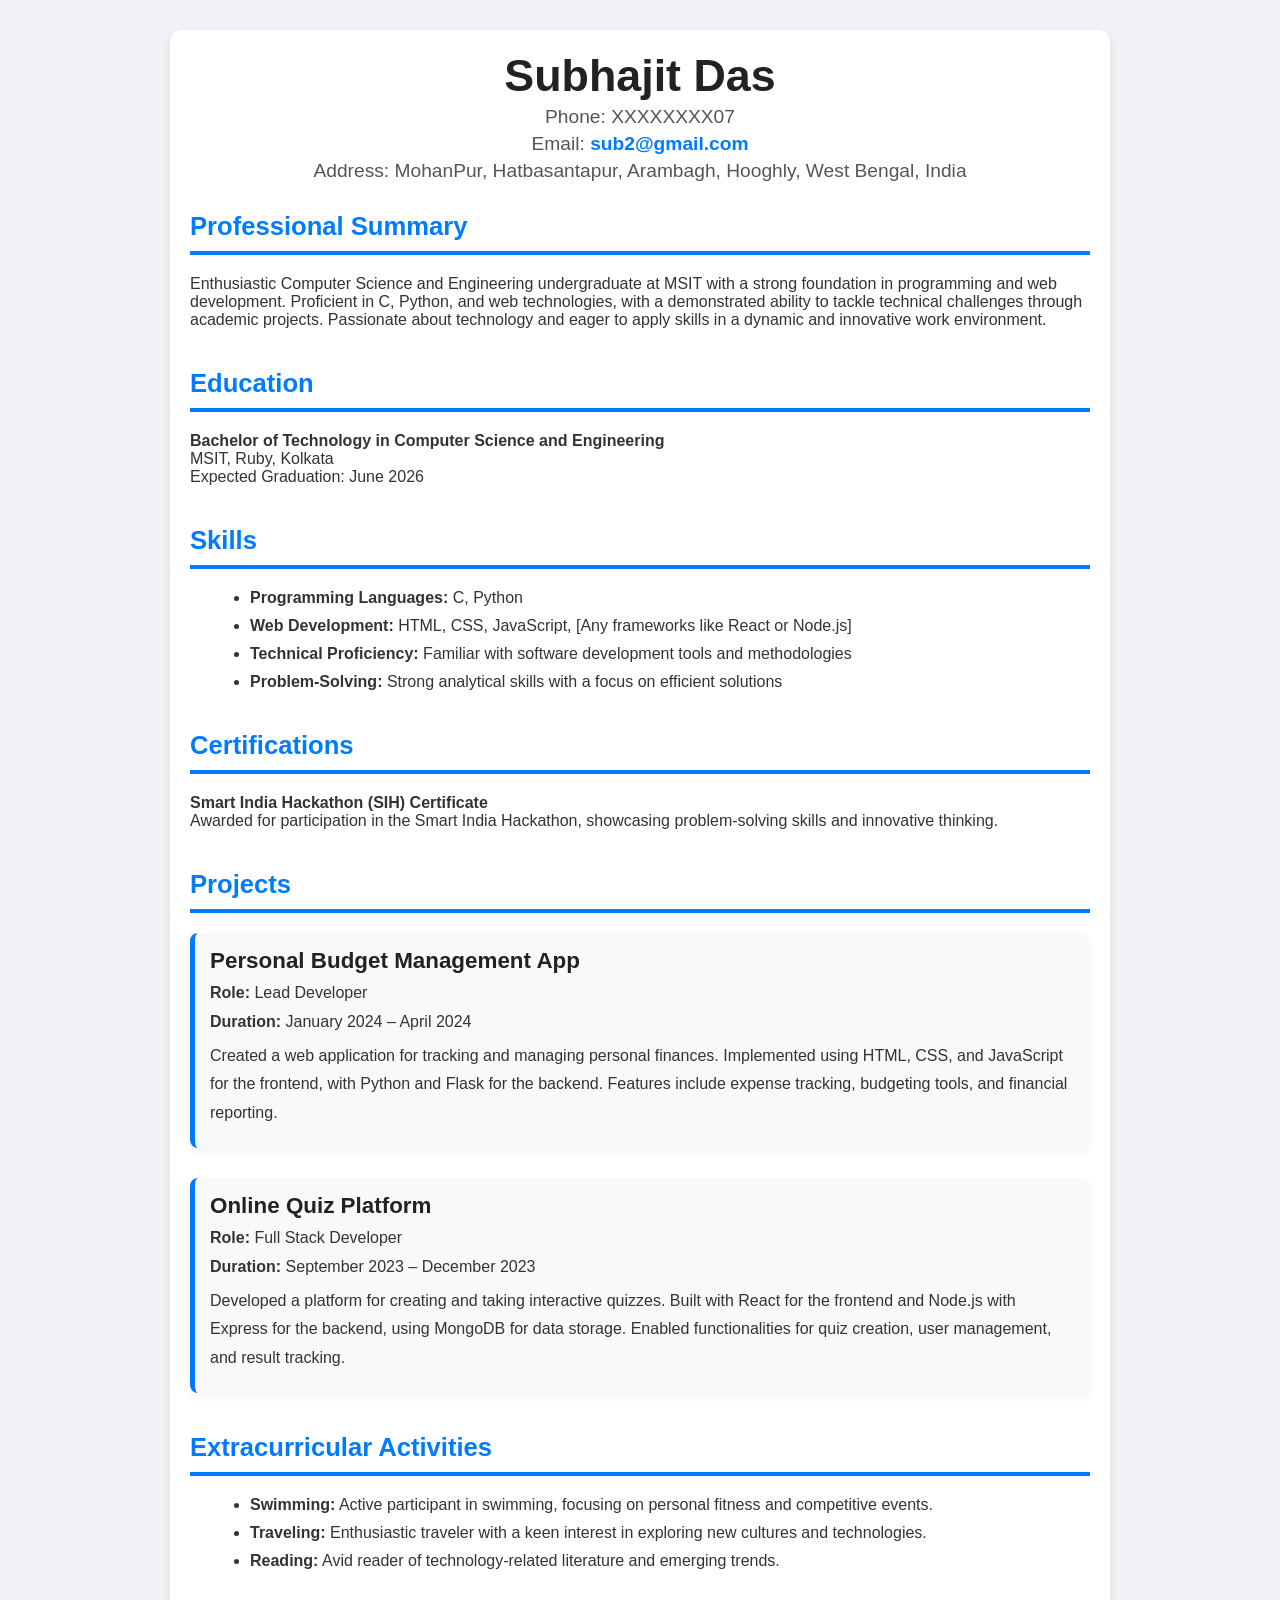
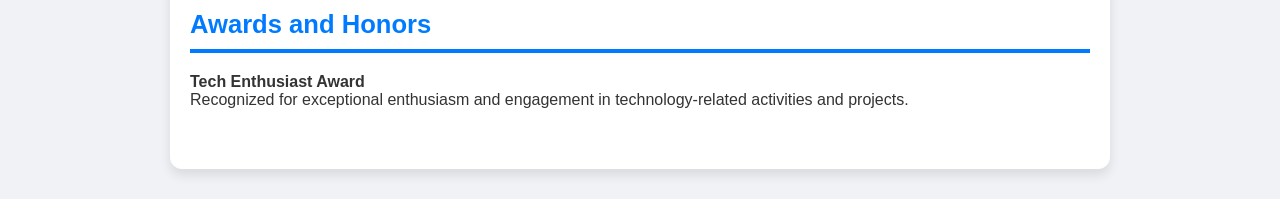
==== cv.html @ b27f946f "Changes are done in this project" ====
<!DOCTYPE html>
<html lang="en">
<head>
    <meta charset="UTF-8">
    <meta name="viewport" content="width=device-width, initial-scale=1.0">
    <title>Subhajit Das - CV</title>
    <link rel="stylesheet" href="cvstyle.css">
</head>
<body>
    <div class="container">
        <header>
            <h1>Subhajit Das</h1>
            <p>Phone: XXXXXXXX07</p>
            <p>Email: <a href="mailto:sub2@gmail.com">sub2@gmail.com</a></p>
            <p>Address: MohanPur, Hatbasantapur, Arambagh, Hooghly, West Bengal, India</p>
        </header>
        
        <section class="summary">
            <h2>Professional Summary</h2>
            <p>Enthusiastic Computer Science and Engineering undergraduate at MSIT with a strong foundation in programming and web development. Proficient in C, Python, and web technologies, with a demonstrated ability to tackle technical challenges through academic projects. Passionate about technology and eager to apply skills in a dynamic and innovative work environment.</p>
        </section>
        
        <section class="education">
            <h2>Education</h2>
            <p><strong>Bachelor of Technology in Computer Science and Engineering</strong><br>
            MSIT, Ruby, Kolkata<br>
            Expected Graduation: June 2026</p>
        </section>
        
        <section class="skills">
            <h2>Skills</h2>
            <ul>
                <li><strong>Programming Languages:</strong> C, Python</li>
                <li><strong>Web Development:</strong> HTML, CSS, JavaScript, [Any frameworks like React or Node.js]</li>
                <li><strong>Technical Proficiency:</strong> Familiar with software development tools and methodologies</li>
                <li><strong>Problem-Solving:</strong> Strong analytical skills with a focus on efficient solutions</li>
            </ul>
        </section>
        
        <section class="certifications">
            <h2>Certifications</h2>
            <p><strong>Smart India Hackathon (SIH) Certificate</strong><br>
            Awarded for participation in the Smart India Hackathon, showcasing problem-solving skills and innovative thinking.</p>
        </section>
        
        <section class="projects">
            <h2>Projects</h2>
            <div class="project">
                <h3>Personal Budget Management App</h3>
                <p><strong>Role:</strong> Lead Developer<br>
                <strong>Duration:</strong> January 2024 – April 2024</p>
                <p>Created a web application for tracking and managing personal finances. Implemented using HTML, CSS, and JavaScript for the frontend, with Python and Flask for the backend. Features include expense tracking, budgeting tools, and financial reporting.</p>
            </div>
            <div class="project">
                <h3>Online Quiz Platform</h3>
                <p><strong>Role:</strong> Full Stack Developer<br>
                <strong>Duration:</strong> September 2023 – December 2023</p>
                <p>Developed a platform for creating and taking interactive quizzes. Built with React for the frontend and Node.js with Express for the backend, using MongoDB for data storage. Enabled functionalities for quiz creation, user management, and result tracking.</p>
            </div>
        </section>
        
        <section class="activities">
            <h2>Extracurricular Activities</h2>
            <ul>
                <li><strong>Swimming:</strong> Active participant in swimming, focusing on personal fitness and competitive events.</li>
                <li><strong>Traveling:</strong> Enthusiastic traveler with a keen interest in exploring new cultures and technologies.</li>
                <li><strong>Reading:</strong> Avid reader of technology-related literature and emerging trends.</li>
            </ul>
        </section>
        
        <section class="awards">
            <h2>Awards and Honors</h2>
            <p><strong>Tech Enthusiast Award</strong><br>
            Recognized for exceptional enthusiasm and engagement in technology-related activities and projects.</p>
        </section>
    </div>
</body>
</html>
---- cvstyle.css ----
/* General Body Styles */
body {
    font-family: 'Segoe UI', Tahoma, Geneva, Verdana, sans-serif;
    margin: 0;
    padding: 0;
    background-color: #f0f2f5;
    color: #333;
}

/* Container Styles */
.container {
    width: 80%;
    max-width: 900px;
    margin: 30px auto;
    padding: 20px;
    background-color: #ffffff;
    border-radius: 12px;
    box-shadow: 0 6px 12px rgba(0, 0, 0, 0.1);
}

/* Header Styles */
header {
    text-align: center;
    margin-bottom: 30px;
}

header h1 {
    margin: 0;
    font-size: 2.8em;
    color: #222;
}

header p {
    margin: 5px 0;
    font-size: 1.2em;
    color: #555;
}

header a {
    color: #007bff;
    text-decoration: none;
    font-weight: bold;
}

header a:hover {
    text-decoration: underline;
}

/* Section Heading Styles */
h2 {
    border-bottom: 4px solid #007bff;
    padding-bottom: 10px;
    margin-bottom: 20px;
    color: #007bff;
    font-size: 1.6em;
    font-weight: 600;
}

/* General Section Styles */
section {
    margin-bottom: 40px;
}

ul {
    list-style-type: disc;
    margin-left: 20px;
}

/* Project Styles */
.project {
    margin-bottom: 30px;
    padding: 15px;
    border-left: 5px solid #007bff;
    background-color: #f9f9f9;
    border-radius: 8px;
    box-shadow: 0 4px 8px rgba(0, 0, 0, 0.05);
}

.project h3 {
    margin: 0;
    color: #222;
    font-size: 1.4em;
    font-weight: 600;
}

.project p {
    margin: 5px 0;
    line-height: 1.8;
}

/* List Styles */
ul li {
    margin-bottom: 10px;
}

/* Footer Styles */
footer {
    text-align: center;
    margin-top: 30px;
    font-size: 0.9em;
    color: #666;
}

/* Responsive Design */
@media (max-width: 768px) {
    .container {
        width: 90%;
    }
}

@media (max-width: 480px) {
    header h1 {
        font-size: 2em;
    }

    header p {
        font-size: 1em;
    }

    h2 {
        font-size: 1.4em;
    }
}
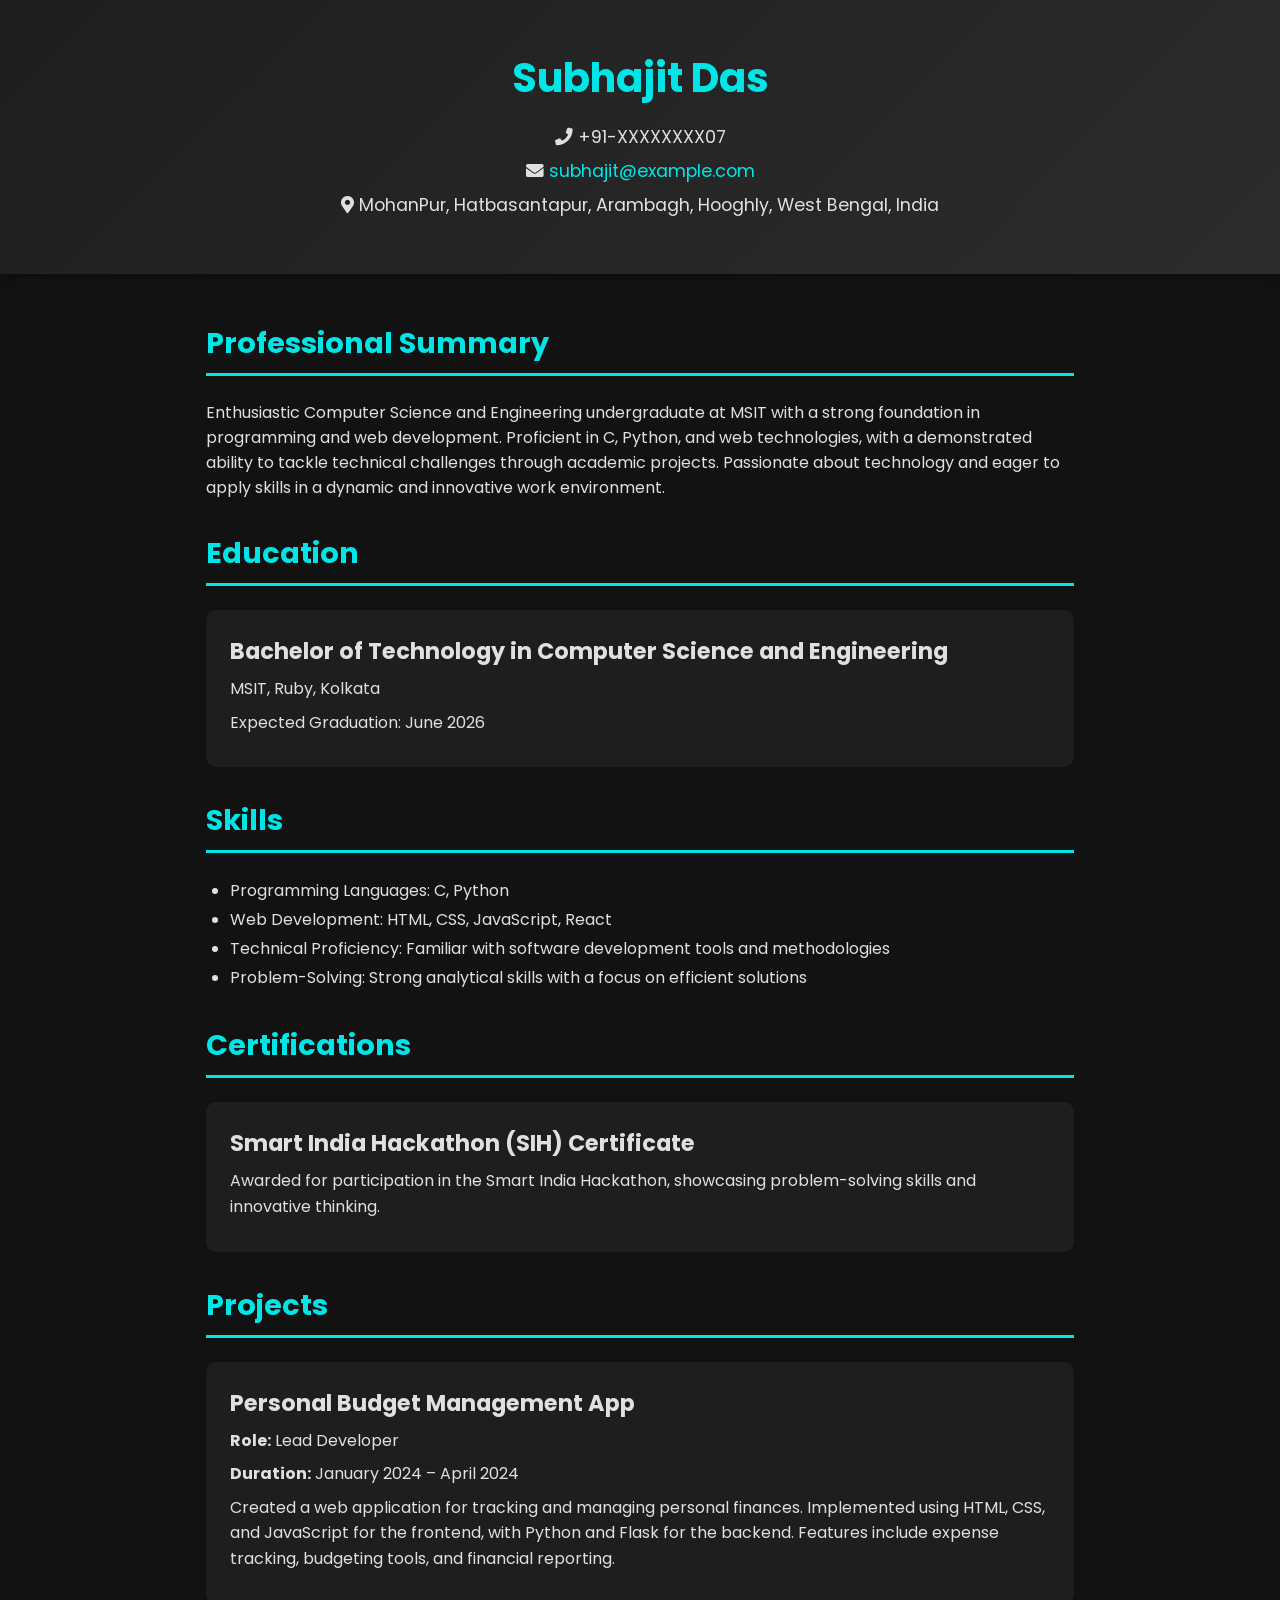
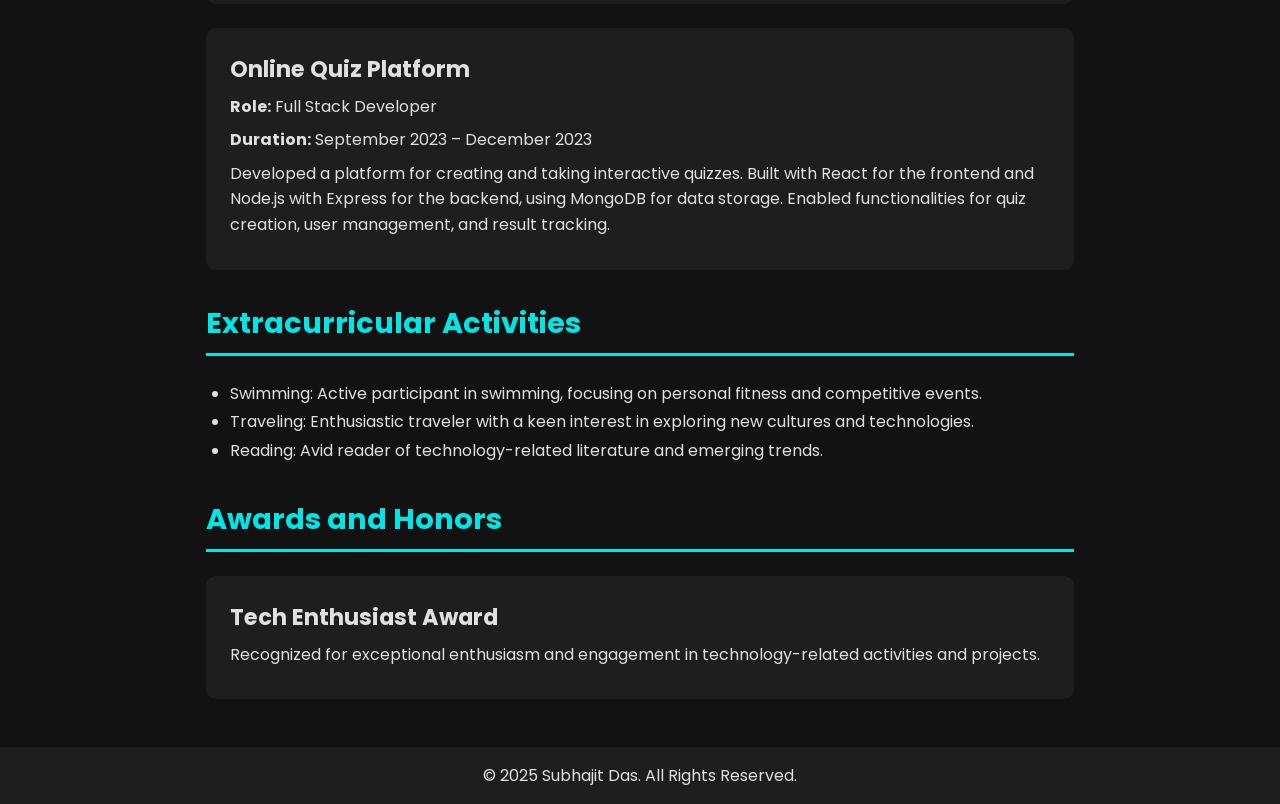
==== commit 720c0e2e: "Index.html, cv.html, cvstyle.css, script.js modified and styles.js add rest files are not important " ====
--- a/cv.html
+++ b/cv.html
@@ -5,74 +5,88 @@
     <meta name="viewport" content="width=device-width, initial-scale=1.0">
     <title>Subhajit Das - CV</title>
     <link rel="stylesheet" href="cvstyle.css">
+    <link href="https://fonts.googleapis.com/css2?family=Poppins:wght@300;400;600&display=swap" rel="stylesheet">
+    <link rel="stylesheet" href="https://cdnjs.cloudflare.com/ajax/libs/font-awesome/5.15.4/css/all.min.css">
 </head>
 <body>
-    <div class="container">
-        <header>
+    <header>
+        <div class="container">
             <h1>Subhajit Das</h1>
-            <p>Phone: XXXXXXXX07</p>
-            <p>Email: <a href="mailto:sub2@gmail.com">sub2@gmail.com</a></p>
-            <p>Address: MohanPur, Hatbasantapur, Arambagh, Hooghly, West Bengal, India</p>
-        </header>
-        
-        <section class="summary">
+            <p><i class="fas fa-phone"></i> +91-XXXXXXXX07</p>
+            <p><i class="fas fa-envelope"></i> <a href="mailto:subhajit@example.com">subhajit@example.com</a></p>
+            <p><i class="fas fa-map-marker-alt"></i> MohanPur, Hatbasantapur, Arambagh, Hooghly, West Bengal, India</p>
+        </div>
+    </header>
+
+    <main class="container">
+        <section class="cv-section">
             <h2>Professional Summary</h2>
             <p>Enthusiastic Computer Science and Engineering undergraduate at MSIT with a strong foundation in programming and web development. Proficient in C, Python, and web technologies, with a demonstrated ability to tackle technical challenges through academic projects. Passionate about technology and eager to apply skills in a dynamic and innovative work environment.</p>
         </section>
-        
-        <section class="education">
+
+        <section class="cv-section">
             <h2>Education</h2>
-            <p><strong>Bachelor of Technology in Computer Science and Engineering</strong><br>
-            MSIT, Ruby, Kolkata<br>
-            Expected Graduation: June 2026</p>
+            <div class="cv-item">
+                <h3>Bachelor of Technology in Computer Science and Engineering</h3>
+                <p>MSIT, Ruby, Kolkata</p>
+                <p>Expected Graduation: June 2026</p>
+            </div>
         </section>
-        
-        <section class="skills">
+
+        <section class="cv-section">
             <h2>Skills</h2>
             <ul>
-                <li><strong>Programming Languages:</strong> C, Python</li>
-                <li><strong>Web Development:</strong> HTML, CSS, JavaScript, [Any frameworks like React or Node.js]</li>
-                <li><strong>Technical Proficiency:</strong> Familiar with software development tools and methodologies</li>
-                <li><strong>Problem-Solving:</strong> Strong analytical skills with a focus on efficient solutions</li>
+                <li>Programming Languages: C, Python</li>
+                <li>Web Development: HTML, CSS, JavaScript, React</li>
+                <li>Technical Proficiency: Familiar with software development tools and methodologies</li>
+                <li>Problem-Solving: Strong analytical skills with a focus on efficient solutions</li>
             </ul>
         </section>
-        
-        <section class="certifications">
+
+        <section class="cv-section">
             <h2>Certifications</h2>
-            <p><strong>Smart India Hackathon (SIH) Certificate</strong><br>
-            Awarded for participation in the Smart India Hackathon, showcasing problem-solving skills and innovative thinking.</p>
+            <div class="cv-item">
+                <h3>Smart India Hackathon (SIH) Certificate</h3>
+                <p>Awarded for participation in the Smart India Hackathon, showcasing problem-solving skills and innovative thinking.</p>
+            </div>
         </section>
-        
-        <section class="projects">
+
+        <section class="cv-section">
             <h2>Projects</h2>
-            <div class="project">
+            <div class="cv-item">
                 <h3>Personal Budget Management App</h3>
-                <p><strong>Role:</strong> Lead Developer<br>
-                <strong>Duration:</strong> January 2024 – April 2024</p>
+                <p><strong>Role:</strong> Lead Developer</p>
+                <p><strong>Duration:</strong> January 2024 – April 2024</p>
                 <p>Created a web application for tracking and managing personal finances. Implemented using HTML, CSS, and JavaScript for the frontend, with Python and Flask for the backend. Features include expense tracking, budgeting tools, and financial reporting.</p>
             </div>
-            <div class="project">
+            <div class="cv-item">
                 <h3>Online Quiz Platform</h3>
-                <p><strong>Role:</strong> Full Stack Developer<br>
-                <strong>Duration:</strong> September 2023 – December 2023</p>
+                <p><strong>Role:</strong> Full Stack Developer</p>
+                <p><strong>Duration:</strong> September 2023 – December 2023</p>
                 <p>Developed a platform for creating and taking interactive quizzes. Built with React for the frontend and Node.js with Express for the backend, using MongoDB for data storage. Enabled functionalities for quiz creation, user management, and result tracking.</p>
             </div>
         </section>
-        
-        <section class="activities">
+
+        <section class="cv-section">
             <h2>Extracurricular Activities</h2>
             <ul>
-                <li><strong>Swimming:</strong> Active participant in swimming, focusing on personal fitness and competitive events.</li>
-                <li><strong>Traveling:</strong> Enthusiastic traveler with a keen interest in exploring new cultures and technologies.</li>
-                <li><strong>Reading:</strong> Avid reader of technology-related literature and emerging trends.</li>
+                <li>Swimming: Active participant in swimming, focusing on personal fitness and competitive events.</li>
+                <li>Traveling: Enthusiastic traveler with a keen interest in exploring new cultures and technologies.</li>
+                <li>Reading: Avid reader of technology-related literature and emerging trends.</li>
             </ul>
         </section>
-        
-        <section class="awards">
+
+        <section class="cv-section">
             <h2>Awards and Honors</h2>
-            <p><strong>Tech Enthusiast Award</strong><br>
-            Recognized for exceptional enthusiasm and engagement in technology-related activities and projects.</p>
+            <div class="cv-item">
+                <h3>Tech Enthusiast Award</h3>
+                <p>Recognized for exceptional enthusiasm and engagement in technology-related activities and projects.</p>
+            </div>
         </section>
-    </div>
+    </main>
+
+    <footer>
+        <p>© 2025 Subhajit Das. All Rights Reserved.</p>
+    </footer>
 </body>
-</html>
+</html>
--- a/cvstyle.css
+++ b/cvstyle.css
@@ -1,123 +1,128 @@
-/* General Body Styles */
-body {
-    font-family: 'Segoe UI', Tahoma, Geneva, Verdana, sans-serif;
+* {
     margin: 0;
     padding: 0;
-    background-color: #f0f2f5;
-    color: #333;
+    box-sizing: border-box;
 }
 
-/* Container Styles */
-.container {
-    width: 80%;
-    max-width: 900px;
-    margin: 30px auto;
-    padding: 20px;
-    background-color: #ffffff;
-    border-radius: 12px;
-    box-shadow: 0 6px 12px rgba(0, 0, 0, 0.1);
+body {
+    font-family: 'Poppins', sans-serif;
+    background-color: #121212;
+    color: #e0e0e0;
+    animation: fadeIn 1s ease-in;
 }
 
-/* Header Styles */
 header {
+    background: linear-gradient(135deg, #1e1e1e, #2c2c2c);
+    padding: 2rem 1rem;
     text-align: center;
-    margin-bottom: 30px;
+    box-shadow: 0 4px 10px rgba(0, 0, 0, 0.3);
 }
 
-header h1 {
-    margin: 0;
-    font-size: 2.8em;
-    color: #222;
+.container {
+    max-width: 900px;
+    margin: 0 auto;
+    padding: 1rem;
+}
+
+h1 {
+    font-size: 2.5rem;
+    color: #00e6e6;
+    margin-bottom: 1rem;
 }
 
 header p {
-    margin: 5px 0;
-    font-size: 1.2em;
-    color: #555;
+    font-size: 1.1rem;
+    margin: 0.5rem 0;
 }
 
 header a {
-    color: #007bff;
+    color: #00e6e6;
     text-decoration: none;
-    font-weight: bold;
+    transition: color 0.3s;
 }
 
 header a:hover {
-    text-decoration: underline;
+    color: #66ffff;
 }
 
-/* Section Heading Styles */
-h2 {
-    border-bottom: 4px solid #007bff;
-    padding-bottom: 10px;
-    margin-bottom: 20px;
-    color: #007bff;
-    font-size: 1.6em;
-    font-weight: 600;
+.cv-section {
+    margin: 2rem 0;
 }
 
-/* General Section Styles */
-section {
-    margin-bottom: 40px;
+h2 {
+    font-size: 1.8rem;
+    color: #00e6e6;
+    border-bottom: 3px solid #00e6e6;
+    padding-bottom: 0.5rem;
+    margin-bottom: 1.5rem;
+}
+
+.cv-item {
+    background: #1e1e1e;
+    padding: 1.5rem;
+    border-radius: 10px;
+    margin-bottom: 1.5rem;
+    transition: transform 0.3s, box-shadow 0.3s;
+}
+
+.cv-item:hover {
+    transform: translateY(-5px);
+    box-shadow: 0 5px 15px rgba(0, 230, 230, 0.5);
+}
+
+.cv-item h3 {
+    font-size: 1.4rem;
+    margin-bottom: 0.5rem;
+}
+
+.cv-item p {
+    font-size: 1rem;
+    line-height: 1.6;
+    margin: 0.5rem 0;
 }
 
 ul {
-    list-style-type: disc;
-    margin-left: 20px;
-}
-
-/* Project Styles */
-.project {
-    margin-bottom: 30px;
-    padding: 15px;
-    border-left: 5px solid #007bff;
-    background-color: #f9f9f9;
-    border-radius: 8px;
-    box-shadow: 0 4px 8px rgba(0, 0, 0, 0.05);
-}
-
-.project h3 {
-    margin: 0;
-    color: #222;
-    font-size: 1.4em;
-    font-weight: 600;
-}
-
-.project p {
-    margin: 5px 0;
+    list-style: disc;
+    padding-left: 1.5rem;
+    font-size: 1rem;
     line-height: 1.8;
 }
 
-/* List Styles */
-ul li {
-    margin-bottom: 10px;
+footer {
+    text-align: center;
+    padding: 1rem;
+    background: #1e1e1e;
+    color: #e0e0e0;
 }
 
-/* Footer Styles */
-footer {
-    text-align: center;
-    margin-top: 30px;
-    font-size: 0.9em;
-    color: #666;
+@keyframes fadeIn {
+    from { opacity: 0; }
+    to { opacity: 1; }
 }
 
-/* Responsive Design */
 @media (max-width: 768px) {
-    .container {
-        width: 90%;
+    h1 {
+        font-size: 2rem;
+    }
+    h2 {
+        font-size: 1.6rem;
+    }
+    .cv-item {
+        padding: 1rem;
     }
 }
 
 @media (max-width: 480px) {
-    header h1 {
-        font-size: 2em;
+    .container {
+        padding: 0 0.5rem;
     }
-
+    h1 {
+        font-size: 1.8rem;
+    }
+    h2 {
+        font-size: 1.4rem;
+    }
     header p {
-        font-size: 1em;
+        font-size: 0.95rem;
     }
-
-    h2 {
-        font-size: 1.4em;
-    }
-}
+}
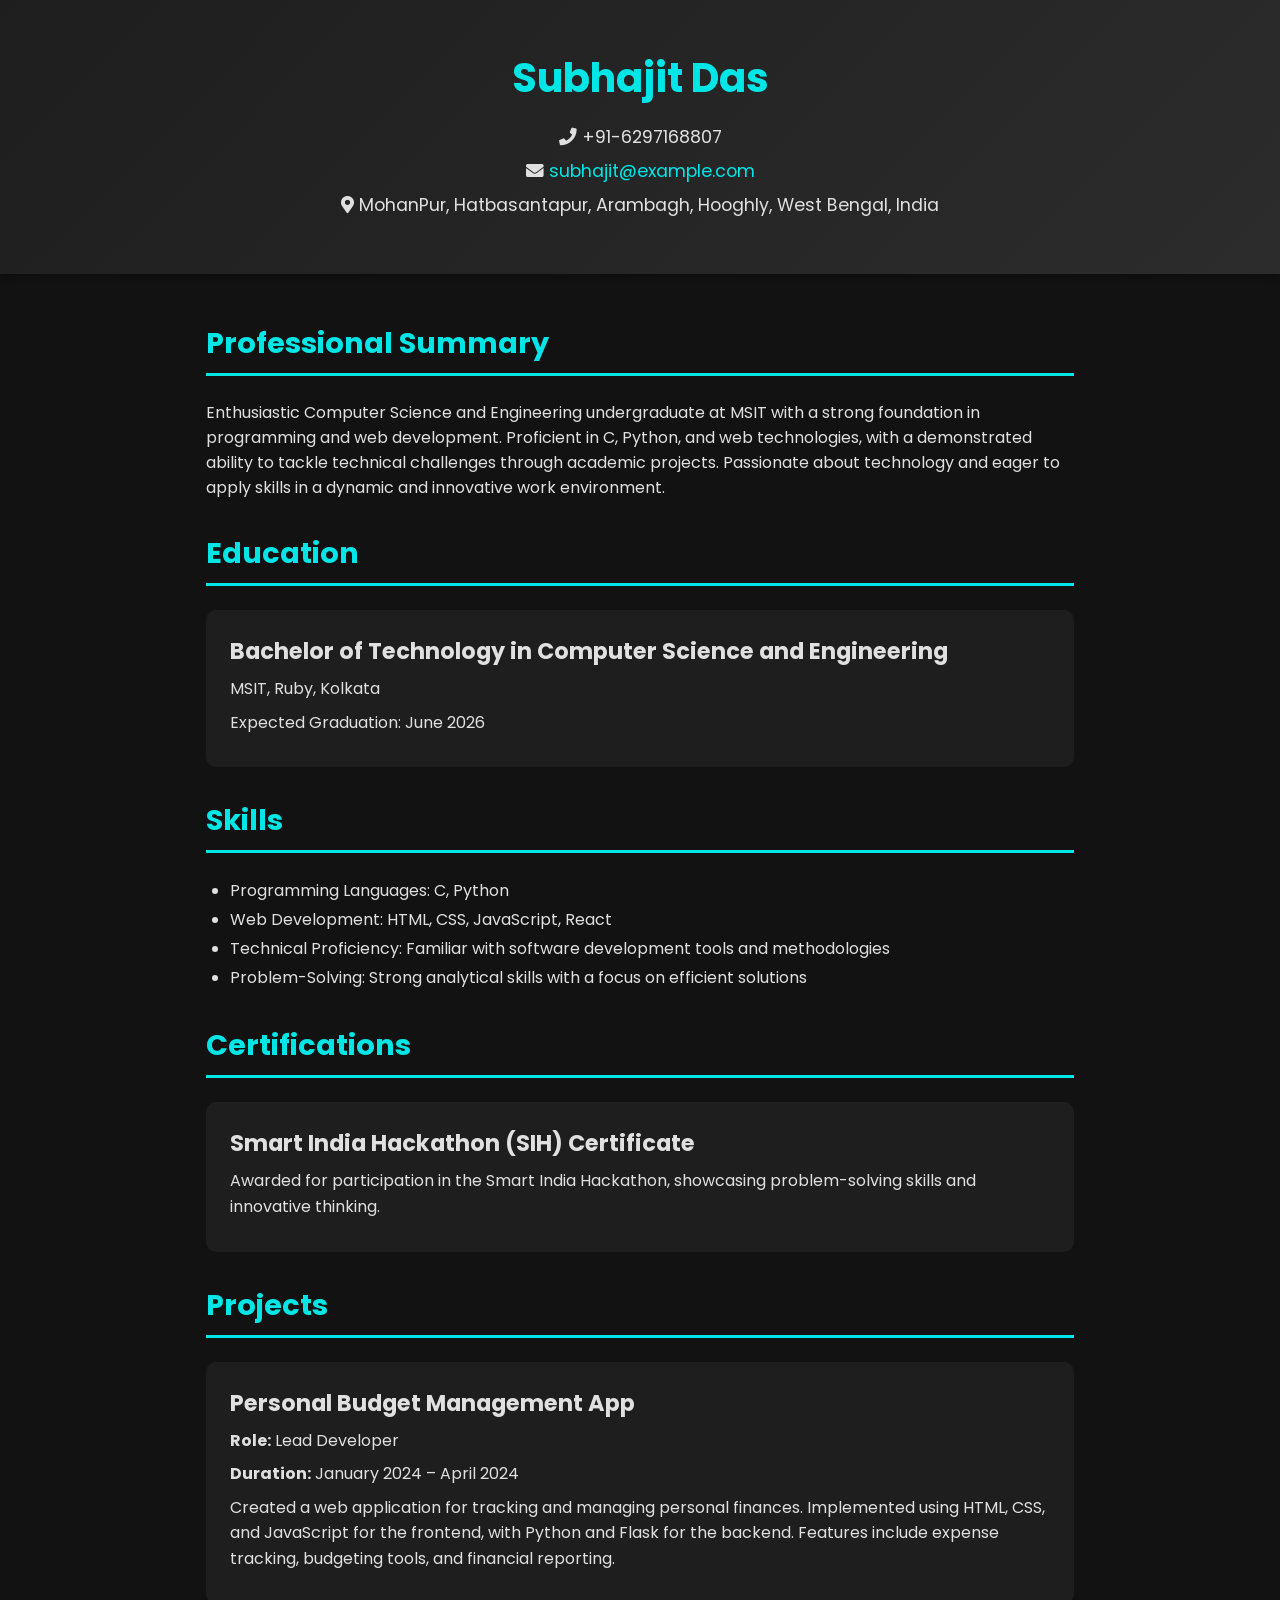
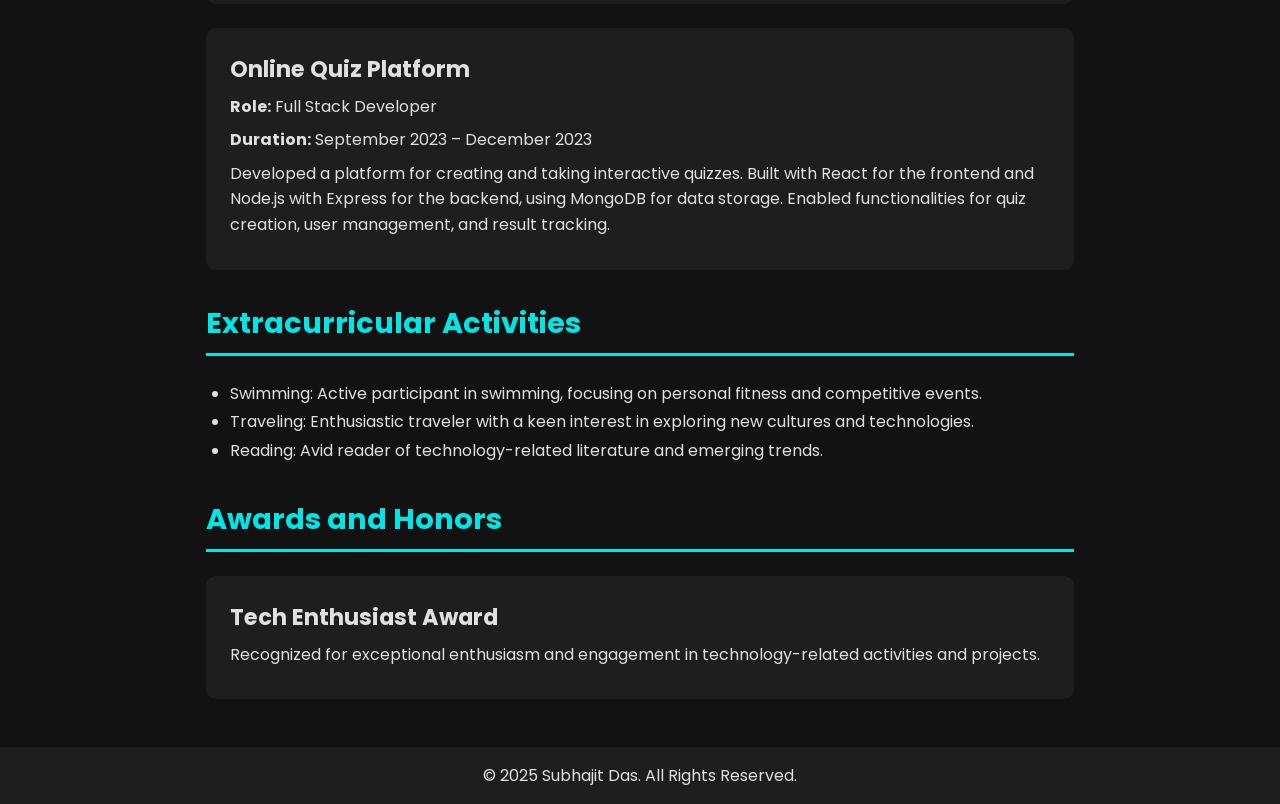
==== commit 18285e5b: "The final version of the website is done. Now it's responsive." ====
--- a/cv.html
+++ b/cv.html
@@ -12,8 +12,8 @@
     <header>
         <div class="container">
             <h1>Subhajit Das</h1>
-            <p><i class="fas fa-phone"></i> +91-XXXXXXXX07</p>
-            <p><i class="fas fa-envelope"></i> <a href="mailto:subhajit@example.com">subhajit@example.com</a></p>
+            <p><i class="fas fa-phone"></i> +91-6297168807</p>
+            <p><i class="fas fa-envelope"></i> <a href="subhajitdas12104@gmail.com">subhajit@example.com</a></p>
             <p><i class="fas fa-map-marker-alt"></i> MohanPur, Hatbasantapur, Arambagh, Hooghly, West Bengal, India</p>
         </div>
     </header>
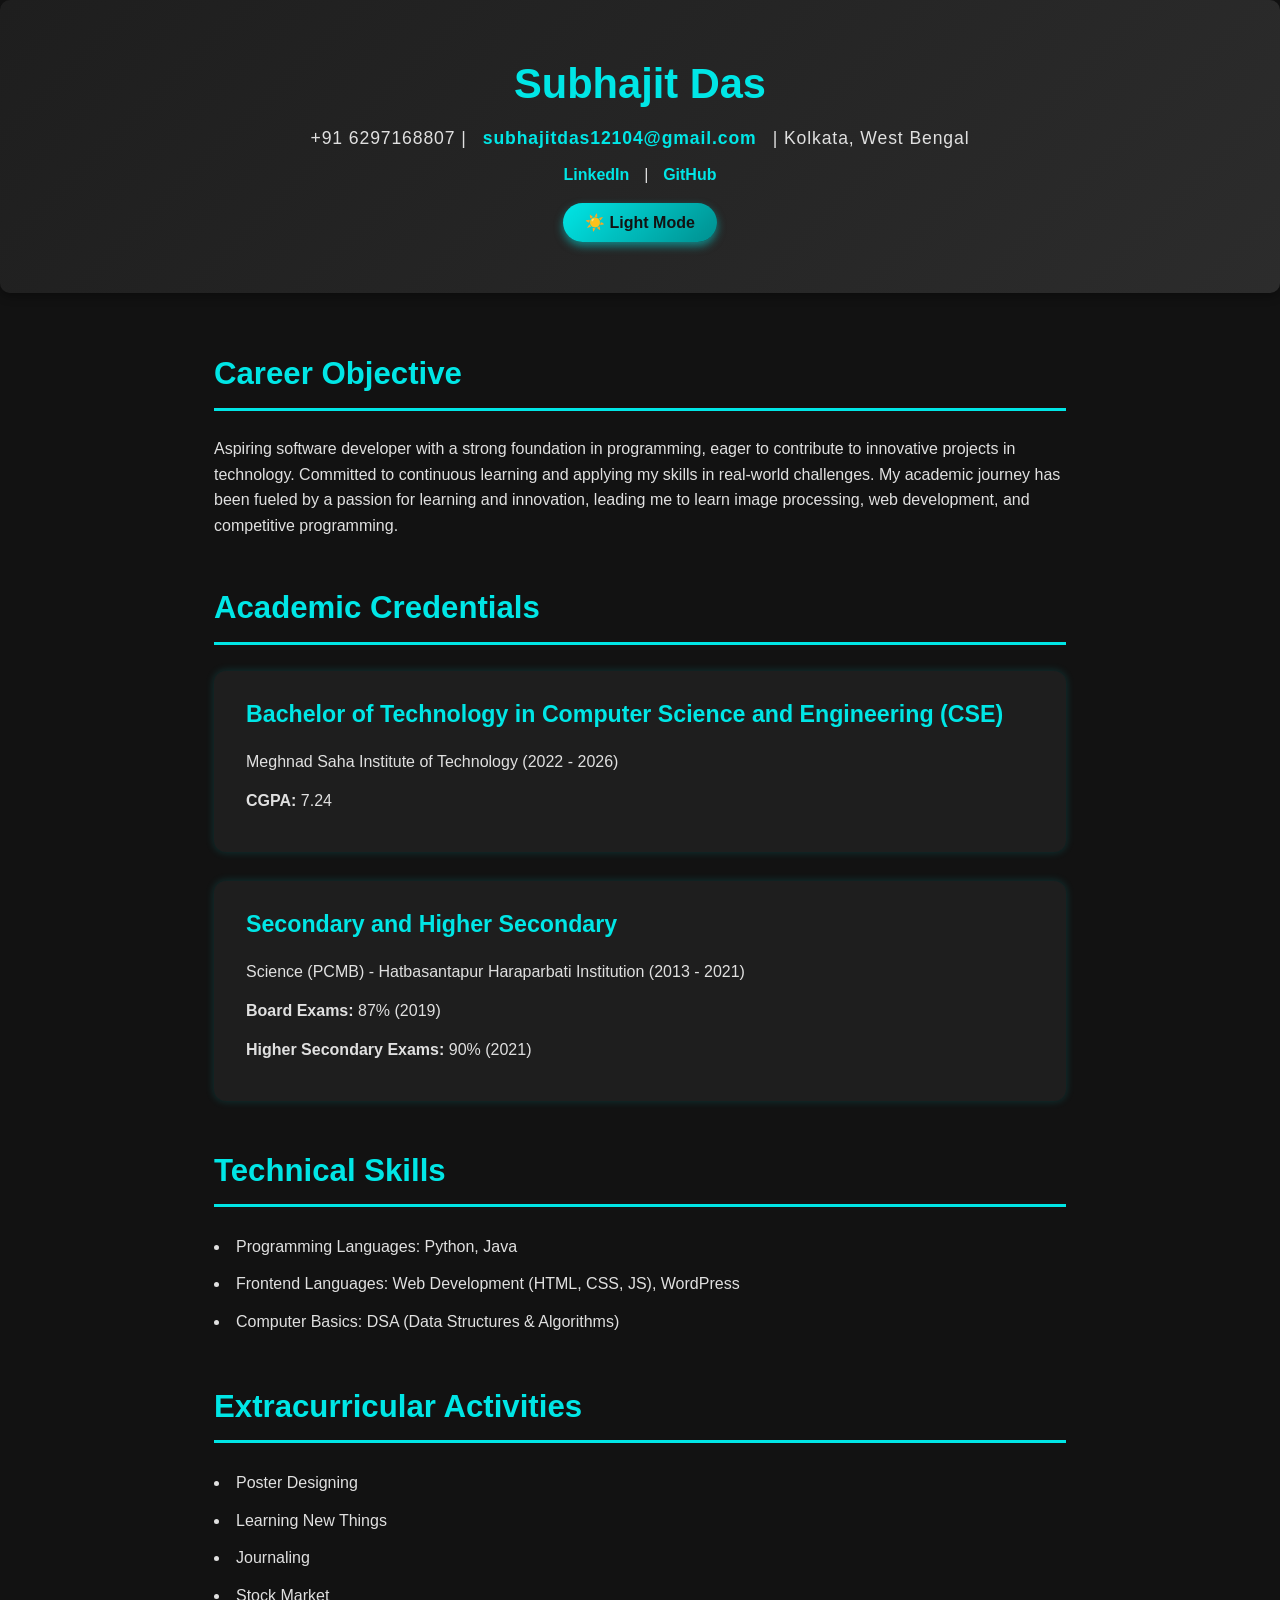
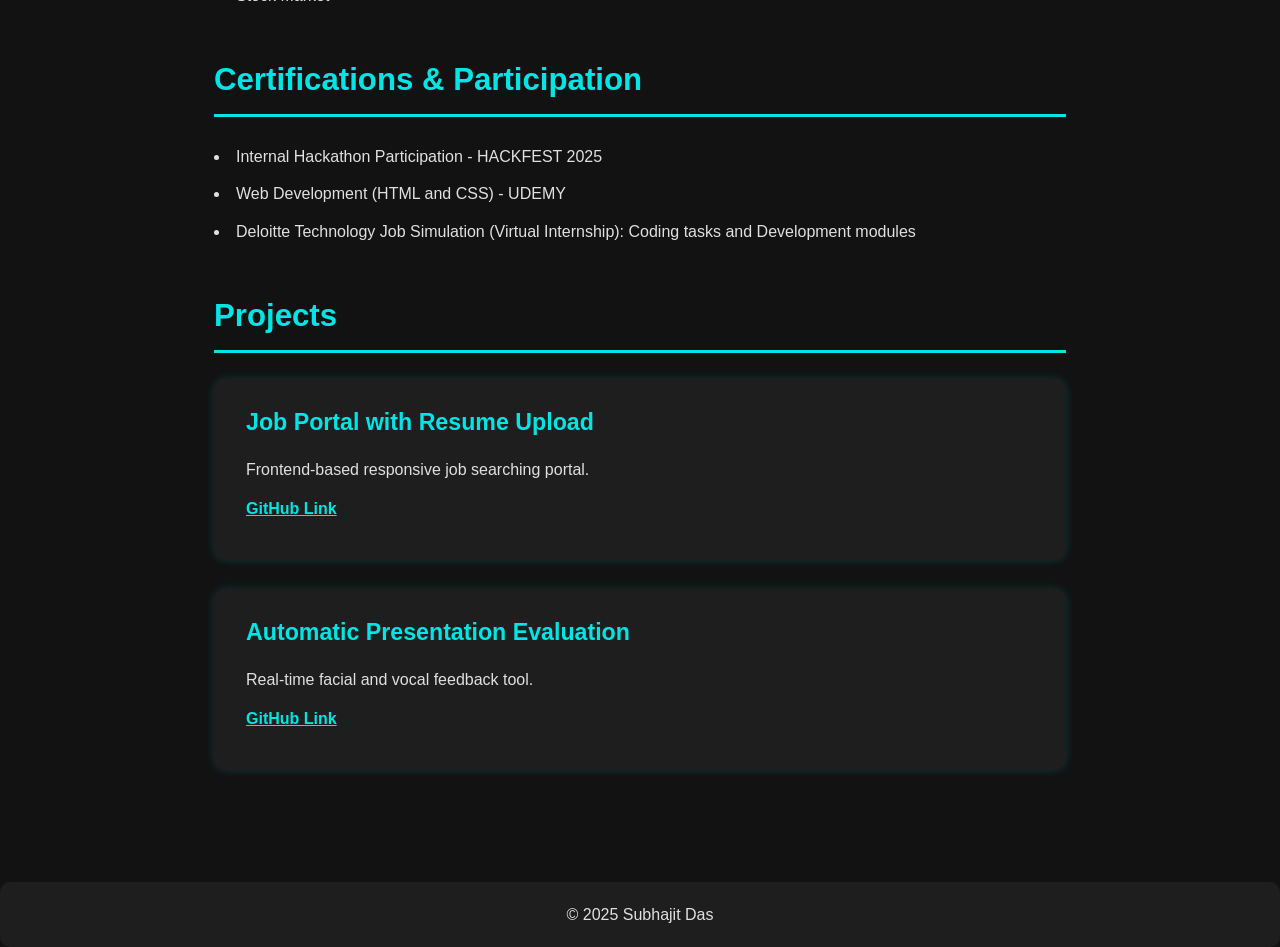
==== commit 175affbd: "The styling of the cv page is changes..." ====
--- a/cv.html
+++ b/cv.html
@@ -1,92 +1,111 @@
 <!DOCTYPE html>
 <html lang="en">
 <head>
-    <meta charset="UTF-8">
-    <meta name="viewport" content="width=device-width, initial-scale=1.0">
-    <title>Subhajit Das - CV</title>
-    <link rel="stylesheet" href="cvstyle.css">
-    <link href="https://fonts.googleapis.com/css2?family=Poppins:wght@300;400;600&display=swap" rel="stylesheet">
-    <link rel="stylesheet" href="https://cdnjs.cloudflare.com/ajax/libs/font-awesome/5.15.4/css/all.min.css">
+  <meta charset="UTF-8" />
+  <meta name="viewport" content="width=device-width, initial-scale=1" />
+  <title>Subhajit Das - CV</title>
+  <link rel="stylesheet" href="cvstyle.css" />
 </head>
 <body>
-    <header>
-        <div class="container">
-            <h1>Subhajit Das</h1>
-            <p><i class="fas fa-phone"></i> +91-6297168807</p>
-            <p><i class="fas fa-envelope"></i> <a href="subhajitdas12104@gmail.com">subhajit@example.com</a></p>
-            <p><i class="fas fa-map-marker-alt"></i> MohanPur, Hatbasantapur, Arambagh, Hooghly, West Bengal, India</p>
-        </div>
-    </header>
+  <header>
+    <div class="container header-container">
+      <h1>Subhajit Das</h1>
+      <p>+91 6297168807 | <a href="mailto:subhajitdas12104@gmail.com">subhajitdas12104@gmail.com</a> | Kolkata, West Bengal</p>
+      <div class="social-links">
+        <a href="https://www.linkedin.com/in/subhajitdas1/" target="_blank" rel="noreferrer">LinkedIn</a> |
+        <a href="https://github.com/Subhajitindia99das" target="_blank" rel="noreferrer">GitHub</a>
+      </div>
+      <div class="theme-toggle" style="margin-top: 1rem;">
+        <button id="theme-toggle-btn" aria-label="Toggle Light/Dark Mode">☀️ Light Mode</button>
+      </div>
+    </div>
+  </header>
 
-    <main class="container">
-        <section class="cv-section">
-            <h2>Professional Summary</h2>
-            <p>Enthusiastic Computer Science and Engineering undergraduate at MSIT with a strong foundation in programming and web development. Proficient in C, Python, and web technologies, with a demonstrated ability to tackle technical challenges through academic projects. Passionate about technology and eager to apply skills in a dynamic and innovative work environment.</p>
-        </section>
+  <main class="container">
+    <section class="cv-section objective-section">
+      <h2>Career Objective</h2>
+      <p>
+        Aspiring software developer with a strong foundation in programming, eager to contribute to innovative projects in technology. Committed to continuous learning and applying my skills in real-world challenges. My academic journey has been fueled by a passion for learning and innovation, leading me to learn image processing, web development, and competitive programming.
+      </p>
+    </section>
 
-        <section class="cv-section">
-            <h2>Education</h2>
-            <div class="cv-item">
-                <h3>Bachelor of Technology in Computer Science and Engineering</h3>
-                <p>MSIT, Ruby, Kolkata</p>
-                <p>Expected Graduation: June 2026</p>
-            </div>
-        </section>
+    <section class="cv-section academics-section">
+      <h2>Academic Credentials</h2>
+      <div class="cv-item academic-item">
+        <h3>Bachelor of Technology in Computer Science and Engineering (CSE)</h3>
+        <p>Meghnad Saha Institute of Technology (2022 - 2026)</p>
+        <p><strong>CGPA:</strong> 7.24</p>
+      </div>
+      <div class="cv-item academic-item">
+        <h3>Secondary and Higher Secondary</h3>
+        <p>Science (PCMB) - Hatbasantapur Haraparbati Institution (2013 - 2021)</p>
+        <p><strong>Board Exams:</strong> 87% (2019)</p>
+        <p><strong>Higher Secondary Exams:</strong> 90% (2021)</p>
+      </div>
+    </section>
 
-        <section class="cv-section">
-            <h2>Skills</h2>
-            <ul>
-                <li>Programming Languages: C, Python</li>
-                <li>Web Development: HTML, CSS, JavaScript, React</li>
-                <li>Technical Proficiency: Familiar with software development tools and methodologies</li>
-                <li>Problem-Solving: Strong analytical skills with a focus on efficient solutions</li>
-            </ul>
-        </section>
+    <section class="cv-section skills-section">
+      <h2>Technical Skills</h2>
+      <ul>
+        <li>Programming Languages: Python, Java</li>
+        <li>Frontend Languages: Web Development (HTML, CSS, JS), WordPress</li>
+        <li>Computer Basics: DSA (Data Structures & Algorithms)</li>
+      </ul>
+    </section>
 
-        <section class="cv-section">
-            <h2>Certifications</h2>
-            <div class="cv-item">
-                <h3>Smart India Hackathon (SIH) Certificate</h3>
-                <p>Awarded for participation in the Smart India Hackathon, showcasing problem-solving skills and innovative thinking.</p>
-            </div>
-        </section>
+    <section class="cv-section extracurricular-section">
+      <h2>Extracurricular Activities</h2>
+      <ul>
+        <li>Poster Designing</li>
+        <li>Learning New Things</li>
+        <li>Journaling</li>
+        <li>Stock Market</li>
+      </ul>
+    </section>
 
-        <section class="cv-section">
-            <h2>Projects</h2>
-            <div class="cv-item">
-                <h3>Personal Budget Management App</h3>
-                <p><strong>Role:</strong> Lead Developer</p>
-                <p><strong>Duration:</strong> January 2024 – April 2024</p>
-                <p>Created a web application for tracking and managing personal finances. Implemented using HTML, CSS, and JavaScript for the frontend, with Python and Flask for the backend. Features include expense tracking, budgeting tools, and financial reporting.</p>
-            </div>
-            <div class="cv-item">
-                <h3>Online Quiz Platform</h3>
-                <p><strong>Role:</strong> Full Stack Developer</p>
-                <p><strong>Duration:</strong> September 2023 – December 2023</p>
-                <p>Developed a platform for creating and taking interactive quizzes. Built with React for the frontend and Node.js with Express for the backend, using MongoDB for data storage. Enabled functionalities for quiz creation, user management, and result tracking.</p>
-            </div>
-        </section>
+    <section class="cv-section certifications-section">
+      <h2>Certifications & Participation</h2>
+      <ul>
+        <li>Internal Hackathon Participation - HACKFEST 2025</li>
+        <li>Web Development (HTML and CSS) - UDEMY</li>
+        <li>Deloitte Technology Job Simulation (Virtual Internship): Coding tasks and Development modules</li>
+      </ul>
+    </section>
 
-        <section class="cv-section">
-            <h2>Extracurricular Activities</h2>
-            <ul>
-                <li>Swimming: Active participant in swimming, focusing on personal fitness and competitive events.</li>
-                <li>Traveling: Enthusiastic traveler with a keen interest in exploring new cultures and technologies.</li>
-                <li>Reading: Avid reader of technology-related literature and emerging trends.</li>
-            </ul>
-        </section>
+    <section class="cv-section projects-section">
+      <h2>Projects</h2>
+      <div class="cv-item project-item">
+        <h3>Job Portal with Resume Upload</h3>
+        <p>Frontend-based responsive job searching portal.</p>
+        <p><a href="https://github.com/Subhajitindia99das/portfolio" target="_blank" rel="noreferrer">GitHub Link</a></p>
+      </div>
+      <div class="cv-item project-item">
+        <h3>Automatic Presentation Evaluation</h3>
+        <p>Real-time facial and vocal feedback tool.</p>
+        <p><a href="https://github.com/Subhajitindia99das/Automatic-presentation-evaluation" target="_blank" rel="noreferrer">GitHub Link</a></p>
+      </div>
+    </section>
+  </main>
 
-        <section class="cv-section">
-            <h2>Awards and Honors</h2>
-            <div class="cv-item">
-                <h3>Tech Enthusiast Award</h3>
-                <p>Recognized for exceptional enthusiasm and engagement in technology-related activities and projects.</p>
-            </div>
-        </section>
-    </main>
+  <footer>
+    <p>© 2025 Subhajit Das</p>
+  </footer>
 
-    <footer>
-        <p>© 2025 Subhajit Das. All Rights Reserved.</p>
-    </footer>
+  <script>
+    // Theme toggle script
+    document.addEventListener('DOMContentLoaded', () => {
+      const themeToggleBtn = document.getElementById('theme-toggle-btn');
+      function updateButtonText() {
+        themeToggleBtn.textContent = document.body.classList.contains('light-theme')
+          ? '🌙 Dark Mode'
+          : '☀️ Light Mode';
+      }
+      themeToggleBtn.addEventListener('click', () => {
+        document.body.classList.toggle('light-theme');
+        updateButtonText();
+      });
+      updateButtonText(); // Initial set
+    });
+  </script>
 </body>
-</html>+</html>
--- a/cvstyle.css
+++ b/cvstyle.css
@@ -1,128 +1,257 @@
+/* Reset & Base Setup */
 * {
-    margin: 0;
-    padding: 0;
-    box-sizing: border-box;
+  margin: 0;
+  padding: 0;
+  box-sizing: border-box;
 }
 
 body {
-    font-family: 'Poppins', sans-serif;
-    background-color: #121212;
-    color: #e0e0e0;
-    animation: fadeIn 1s ease-in;
-}
-
+  font-family: 'Poppins', sans-serif;
+  background-color: #121212;
+  color: #e0e0e0;
+  animation: fadeIn 1s ease-in forwards;
+  transition: background-color 0.3s, color 0.3s;
+  line-height: 1.6;
+}
+
+body.light-theme {
+  background-color: #f0f2f5;
+  color: #333;
+}
+
+/* Container */
+.container {
+  max-width: 900px;
+  margin: 0 auto;
+  padding: 1rem 1.5rem;
+}
+
+/* Header */
 header {
-    background: linear-gradient(135deg, #1e1e1e, #2c2c2c);
-    padding: 2rem 1rem;
-    text-align: center;
-    box-shadow: 0 4px 10px rgba(0, 0, 0, 0.3);
-}
-
-.container {
-    max-width: 900px;
-    margin: 0 auto;
-    padding: 1rem;
-}
-
-h1 {
-    font-size: 2.5rem;
-    color: #00e6e6;
-    margin-bottom: 1rem;
+  background: linear-gradient(135deg, #1e1e1e, #2c2c2c);
+  padding: 2.2rem 1rem;
+  text-align: center;
+  box-shadow: 0 4px 10px rgba(0, 0, 0, 0.3);
+  border-radius: 10px;
+  margin-bottom: 2.5rem;
+  transition: background 0.3s ease, color 0.3s ease;
+}
+
+body.light-theme header {
+  background: linear-gradient(135deg, #fff, #e6f0ff);
+  color: #333;
+}
+
+header h1 {
+  font-size: 2.6rem;
+  font-weight: 700;
+  color: #00e6e6;
+  margin-bottom: 0.4rem;
+  transition: color 0.3s ease;
+}
+
+body.light-theme header h1 {
+  color: #007bff;
 }
 
 header p {
-    font-size: 1.1rem;
-    margin: 0.5rem 0;
+  font-size: 1.1rem;
+  letter-spacing: 0.05em;
+  margin-bottom: 0.6rem;
+  font-weight: 500;
+  word-break: break-word;
+  overflow-wrap: anywhere;
 }
 
 header a {
-    color: #00e6e6;
-    text-decoration: none;
-    transition: color 0.3s;
+  color: #00e6e6;
+  text-decoration: none;
+  font-weight: 600;
+  margin: 0 0.65rem;
+  transition: color 0.3s ease;
+}
+
+body.light-theme header a {
+  color: #007bff;
 }
 
 header a:hover {
-    color: #66ffff;
-}
-
+  color: #66ffff;
+}
+
+/* Social Links */
+.social-links {
+  margin-top: 0.5rem;
+  font-size: 1rem;
+  font-weight: 500;
+}
+
+/* Section Titles */
 .cv-section {
-    margin: 2rem 0;
-}
-
-h2 {
+  margin-bottom: 2.8rem;
+}
+
+.cv-section h2 {
+  font-size: 1.95rem;
+  color: #00e6e6;
+  border-bottom: 3px solid #00e6e6;
+  padding-bottom: 0.55rem;
+  margin-bottom: 1.6rem;
+  font-weight: 700;
+  transition: color 0.3s ease, border-color 0.3s ease;
+}
+
+body.light-theme .cv-section h2 {
+  color: #007bff;
+  border-color: #007bff;
+}
+
+/* CV Items */
+.cv-item {
+  background: #1e1e1e;
+  padding: 1.6rem 2rem;
+  border-radius: 12px;
+  margin-bottom: 1.8rem;
+  box-shadow: 0 0 9px rgba(0, 230, 230, 0.18);
+  transition: transform 0.3s ease, box-shadow 0.3s ease, background 0.3s ease;
+}
+
+.cv-item:hover {
+  transform: translateY(-6px);
+  box-shadow: 0 12px 22px rgba(0, 230, 230, 0.4);
+}
+
+body.light-theme .cv-item {
+  background: #fff;
+  color: #333;
+  box-shadow: 0 0 10px rgba(0, 123, 255, 0.18);
+}
+
+body.light-theme .cv-item:hover {
+  box-shadow: 0 12px 22px rgba(0, 123, 255, 0.4);
+}
+
+/* CV Item Titles */
+.cv-item h3 {
+  font-size: 1.45rem;
+  color: #00e6e6;
+  margin-bottom: 0.9rem;
+  font-weight: 700;
+  transition: color 0.3s ease;
+}
+
+body.light-theme .cv-item h3 {
+  color: #007bff;
+}
+
+/* CV Item Text */
+.cv-item p {
+  font-size: 1rem;
+  line-height: 1.7;
+  margin-bottom: 0.75rem;
+  font-weight: 500;
+}
+
+/* Lists */
+.cv-section ul {
+  list-style: disc inside;
+  font-size: 1rem;
+  line-height: 1.8;
+  font-weight: 500;
+}
+
+.cv-section ul li {
+  margin-bottom: 0.55rem;
+}
+
+/* Links */
+.cv-item a {
+  color: #00e6e6;
+  text-decoration: underline;
+  font-weight: 600;
+  transition: color 0.3s ease;
+}
+
+body.light-theme .cv-item a {
+  color: #007bff;
+}
+
+.cv-item a:hover {
+  color: #66ffff;
+}
+
+/* Footer */
+footer {
+  text-align: center;
+  padding: 1.25rem;
+  background: #1e1e1e;
+  color: #e0e0e0;
+  border-radius: 10px;
+  margin-top: 3.2rem;
+  font-weight: 500;
+  transition: background 0.3s ease, color 0.3s ease;
+}
+
+body.light-theme footer {
+  background: #fff;
+  color: #333;
+}
+
+/* Fade In Animation */
+@keyframes fadeIn {
+  from {
+    opacity: 0;
+  }
+  to {
+    opacity: 1;
+  }
+}
+
+/* Responsive Adjustments */
+@media (max-width: 768px) {
+  header h1 {
+    font-size: 2.2rem;
+  }
+  .cv-section h2 {
+    font-size: 1.6rem;
+  }
+  .cv-item {
+    padding: 1.2rem 1.3rem;
+  }
+}
+
+@media (max-width: 480px) {
+  header h1 {
     font-size: 1.8rem;
-    color: #00e6e6;
-    border-bottom: 3px solid #00e6e6;
-    padding-bottom: 0.5rem;
-    margin-bottom: 1.5rem;
-}
-
-.cv-item {
-    background: #1e1e1e;
-    padding: 1.5rem;
-    border-radius: 10px;
-    margin-bottom: 1.5rem;
-    transition: transform 0.3s, box-shadow 0.3s;
-}
-
-.cv-item:hover {
-    transform: translateY(-5px);
-    box-shadow: 0 5px 15px rgba(0, 230, 230, 0.5);
-}
-
-.cv-item h3 {
+  }
+  .cv-section h2 {
     font-size: 1.4rem;
-    margin-bottom: 0.5rem;
-}
-
-.cv-item p {
-    font-size: 1rem;
-    line-height: 1.6;
-    margin: 0.5rem 0;
-}
-
-ul {
-    list-style: disc;
-    padding-left: 1.5rem;
-    font-size: 1rem;
-    line-height: 1.8;
-}
-
-footer {
-    text-align: center;
-    padding: 1rem;
-    background: #1e1e1e;
-    color: #e0e0e0;
-}
-
-@keyframes fadeIn {
-    from { opacity: 0; }
-    to { opacity: 1; }
-}
-
-@media (max-width: 768px) {
-    h1 {
-        font-size: 2rem;
-    }
-    h2 {
-        font-size: 1.6rem;
-    }
-    .cv-item {
-        padding: 1rem;
-    }
-}
-
-@media (max-width: 480px) {
-    .container {
-        padding: 0 0.5rem;
-    }
-    h1 {
-        font-size: 1.8rem;
-    }
-    h2 {
-        font-size: 1.4rem;
-    }
-    header p {
-        font-size: 0.95rem;
-    }
-}+  }
+}
+
+
+#theme-toggle-btn {
+  background: linear-gradient(135deg, #00e6e6, #008f8f);
+  border: none;
+  outline: none;
+  color: #121212;
+  font-weight: 600;
+  padding: 0.6rem 1.4rem;
+  border-radius: 25px;
+  cursor: pointer;
+  box-shadow: 0 4px 8px rgba(0, 230, 230, 0.5);
+  transition: background 0.3s ease, box-shadow 0.3s ease, transform 0.2s ease;
+  font-size: 1rem;
+  user-select: none;
+}
+
+#theme-toggle-btn:hover {
+  background: linear-gradient(135deg, #00ffff, #00b3b3);
+  box-shadow: 0 6px 14px rgba(0, 255, 255, 0.7);
+  transform: translateY(-2px);
+}
+
+#theme-toggle-btn:active {
+  transform: translateY(1px);
+  box-shadow: 0 2px 6px rgba(0, 230, 230, 0.4);
+}
